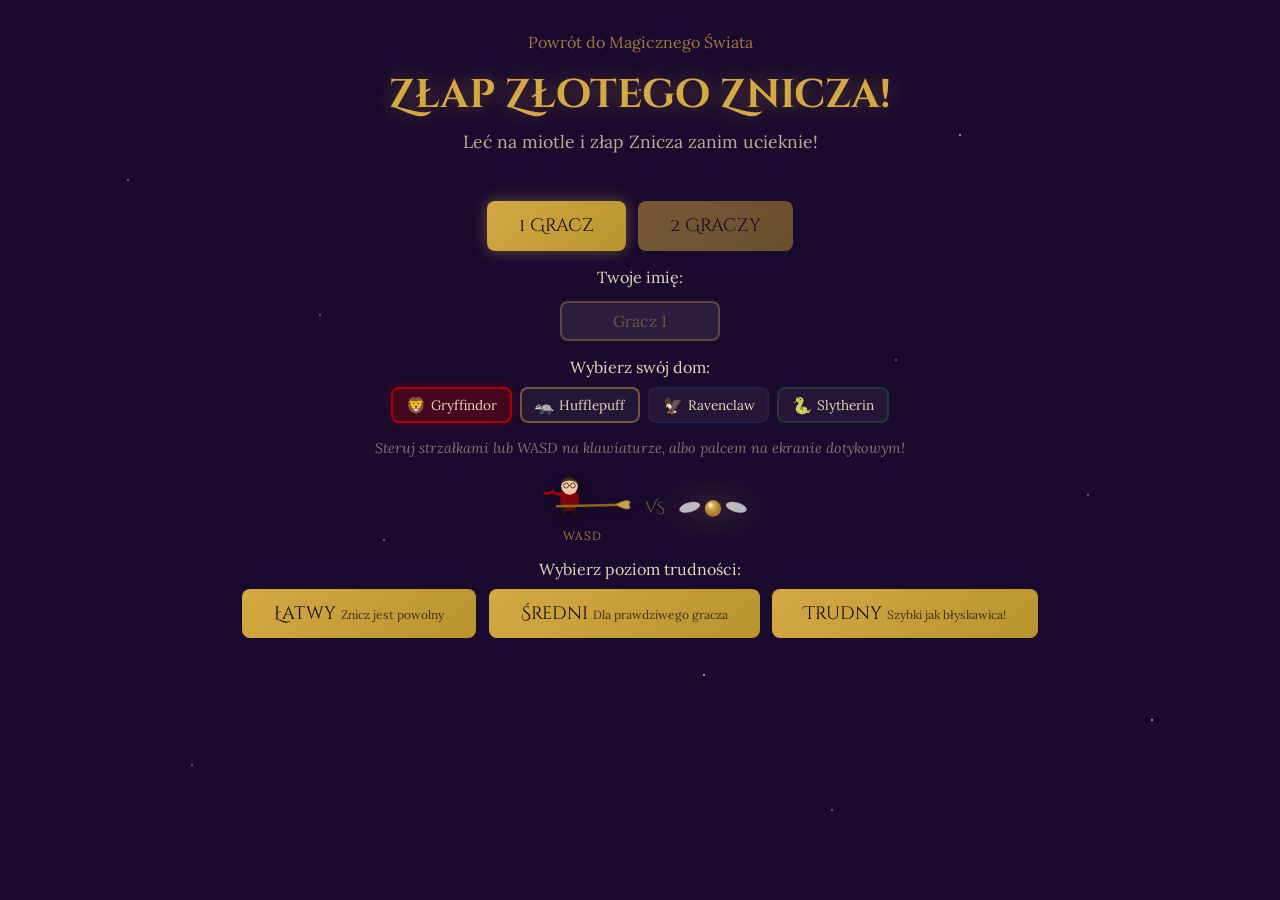
==== quidditch/index.html @ 22df4a34 "Add player name inputs to snitch game Players can enter their names before starting. Names are used " ====
<!DOCTYPE html>
<html lang="pl">
<head>
  <meta charset="UTF-8">
  <meta name="viewport" content="width=device-width, initial-scale=1.0">
  <title>Złap Złotego Znicza!</title>
  <meta http-equiv="Cache-Control" content="no-cache, no-store, must-revalidate">
  <meta http-equiv="Pragma" content="no-cache">
  <meta http-equiv="Expires" content="0">
  <link rel="stylesheet" href="../style.css">
  <link rel="stylesheet" href="quidditch.css">
</head>
<body>
  <div class="container">
    <a href="../" class="back-link">Powrót do Magicznego Świata</a>

    <div id="intro" class="screen">
      <h1>Złap Złotego Znicza!</h1>
      <p class="subtitle">Leć na miotle i złap Znicza zanim ucieknie!</p>

      <!-- Mode select -->
      <div class="mode-select">
        <div class="mode-buttons" id="mode-buttons">
          <button class="magic-btn mode-btn selected" data-mode="solo">
            1 Gracz
          </button>
          <button class="magic-btn mode-btn" data-mode="multi">
            2 Graczy
          </button>
        </div>
      </div>

      <!-- Player names -->
      <div class="name-inputs">
        <div class="name-field">
          <label for="p1-name" class="select-label" id="p1-name-label">Twoje imię:</label>
          <input type="text" id="p1-name" class="magic-input" placeholder="Gracz 1" maxlength="15">
        </div>
        <div class="name-field hidden" id="p2-name-section">
          <label for="p2-name" class="select-label">Imię gracza 2:</label>
          <input type="text" id="p2-name" class="magic-input" placeholder="Gracz 2" maxlength="15">
        </div>
      </div>

      <!-- Player 1 house select -->
      <div class="house-select">
        <p class="select-label" id="p1-house-label">Wybierz swój dom:</p>
        <div class="house-buttons" id="house-buttons-p1">
          <button class="house-btn gryffindor-btn selected" data-house="gryffindor">
            <span class="house-icon">🦁</span> Gryffindor
          </button>
          <button class="house-btn hufflepuff-btn" data-house="hufflepuff">
            <span class="house-icon">🦡</span> Hufflepuff
          </button>
          <button class="house-btn ravenclaw-btn" data-house="ravenclaw">
            <span class="house-icon">🦅</span> Ravenclaw
          </button>
          <button class="house-btn slytherin-btn" data-house="slytherin">
            <span class="house-icon">🐍</span> Slytherin
          </button>
        </div>
      </div>

      <!-- Player 2 house select (hidden in solo) -->
      <div class="house-select hidden" id="p2-house-section">
        <p class="select-label">Gracz 2 - wybierz dom:</p>
        <div class="house-buttons" id="house-buttons-p2">
          <button class="house-btn gryffindor-btn" data-house="gryffindor">
            <span class="house-icon">🦁</span> Gryffindor
          </button>
          <button class="house-btn hufflepuff-btn" data-house="hufflepuff">
            <span class="house-icon">🦡</span> Hufflepuff
          </button>
          <button class="house-btn ravenclaw-btn" data-house="ravenclaw">
            <span class="house-icon">🦅</span> Ravenclaw
          </button>
          <button class="house-btn slytherin-btn selected" data-house="slytherin">
            <span class="house-icon">🐍</span> Slytherin
          </button>
        </div>
      </div>

      <!-- Controls hint -->
      <p class="controls-hint" id="controls-hint">Steruj strzałkami lub WASD na klawiaturze, albo palcem na ekranie dotykowym!</p>

      <!-- Preview -->
      <div class="intro-preview" id="intro-preview">
        <div class="preview-player">
          <svg class="broom-preview" id="broom-preview-p1" viewBox="0 0 120 60" xmlns="http://www.w3.org/2000/svg" width="100">
            <ellipse class="preview-robe" cx="45" cy="32" rx="12" ry="14" fill="#ae0001" opacity="0.7" stroke="#1a0e08" stroke-width="1"/>
            <circle cx="45" cy="16" r="10" fill="#f0c8a0"/>
            <path d="M35 14 Q38 6 45 5 Q52 6 55 14 Q54 10 45 9 Q36 10 35 14Z" fill="#3d2b1a"/>
            <path class="preview-scarf" d="M38 24 Q30 28 25 22 Q20 26 15 24" fill="none" stroke="#ae0001" stroke-width="3" stroke-linecap="round"/>
            <circle cx="41" cy="15" r="3" fill="none" stroke="#333" stroke-width="1"/>
            <circle cx="49" cy="15" r="3" fill="none" stroke="#333" stroke-width="1"/>
            <line x1="44" y1="15" x2="46" y2="15" stroke="#333" stroke-width="1"/>
            <line x1="30" y1="40" x2="110" y2="38" stroke="#8B6914" stroke-width="3" stroke-linecap="round"/>
            <path d="M100 38 Q115 30 118 35 Q115 38 118 42 Q115 46 100 38Z" fill="#c8a050" stroke="#8B6914" stroke-width="1"/>
            <line x1="40" y1="42" x2="38" y2="50" stroke="#2c1810" stroke-width="2.5"/>
            <line x1="50" y1="42" x2="52" y2="50" stroke="#2c1810" stroke-width="2.5"/>
            <ellipse cx="36" cy="51" rx="4" ry="2" fill="#1a0e08"/>
            <ellipse cx="54" cy="51" rx="4" ry="2" fill="#1a0e08"/>
          </svg>
          <span class="preview-label" id="preview-label-p1">WASD</span>
        </div>
        <span class="vs-text">VS</span>
        <svg class="snitch-preview-svg" viewBox="0 0 120 60" xmlns="http://www.w3.org/2000/svg" width="70">
          <g class="wing left-wing">
            <ellipse cx="20" cy="28" rx="18" ry="8" fill="rgba(255,255,255,0.7)" stroke="#ccc" stroke-width="0.5" transform="rotate(-15 20 28)"/>
          </g>
          <circle cx="60" cy="30" r="14" fill="url(#snitchGold)"/>
          <circle cx="60" cy="30" r="12" fill="url(#snitchShine)"/>
          <ellipse cx="55" cy="24" rx="4" ry="3" fill="rgba(255,255,255,0.5)" transform="rotate(-20 55 24)"/>
          <g class="wing right-wing">
            <ellipse cx="100" cy="28" rx="18" ry="8" fill="rgba(255,255,255,0.7)" stroke="#ccc" stroke-width="0.5" transform="rotate(15 100 28)"/>
          </g>
          <defs>
            <radialGradient id="snitchGold" cx="40%" cy="35%">
              <stop offset="0%" stop-color="#ffe066"/>
              <stop offset="50%" stop-color="#d4a843"/>
              <stop offset="100%" stop-color="#a67c2e"/>
            </radialGradient>
            <radialGradient id="snitchShine" cx="35%" cy="30%">
              <stop offset="0%" stop-color="rgba(255,255,255,0.3)"/>
              <stop offset="100%" stop-color="transparent"/>
            </radialGradient>
          </defs>
        </svg>
        <!-- Player 2 preview (hidden in solo) -->
        <span class="vs-text hidden" id="vs2-text">VS</span>
        <div class="preview-player hidden" id="preview-p2">
          <svg class="broom-preview" id="broom-preview-p2" viewBox="0 0 120 60" xmlns="http://www.w3.org/2000/svg" width="100" style="transform: scaleX(-1)">
            <ellipse class="preview-robe" cx="45" cy="32" rx="12" ry="14" fill="#2a623d" opacity="0.7" stroke="#1a0e08" stroke-width="1"/>
            <circle cx="45" cy="16" r="10" fill="#f0c8a0"/>
            <path d="M35 14 Q38 6 45 5 Q52 6 55 14 Q54 10 45 9 Q36 10 35 14Z" fill="#8b5e3c"/>
            <path class="preview-scarf" d="M38 24 Q30 28 25 22 Q20 26 15 24" fill="none" stroke="#2a623d" stroke-width="3" stroke-linecap="round"/>
            <circle cx="41" cy="15" r="3" fill="none" stroke="#333" stroke-width="1"/>
            <circle cx="49" cy="15" r="3" fill="none" stroke="#333" stroke-width="1"/>
            <line x1="44" y1="15" x2="46" y2="15" stroke="#333" stroke-width="1"/>
            <line x1="30" y1="40" x2="110" y2="38" stroke="#8B6914" stroke-width="3" stroke-linecap="round"/>
            <path d="M100 38 Q115 30 118 35 Q115 38 118 42 Q115 46 100 38Z" fill="#c8a050" stroke="#8B6914" stroke-width="1"/>
            <line x1="40" y1="42" x2="38" y2="50" stroke="#2c1810" stroke-width="2.5"/>
            <line x1="50" y1="42" x2="52" y2="50" stroke="#2c1810" stroke-width="2.5"/>
            <ellipse cx="36" cy="51" rx="4" ry="2" fill="#1a0e08"/>
            <ellipse cx="54" cy="51" rx="4" ry="2" fill="#1a0e08"/>
          </svg>
          <span class="preview-label">Strzałki</span>
        </div>
      </div>

      <div class="difficulty-select">
        <p class="select-label">Wybierz poziom trudności:</p>
        <div class="diff-buttons">
          <button class="magic-btn diff-btn" onclick="startGame('easy')">
            Łatwy
            <span class="diff-desc">Znicz jest powolny</span>
          </button>
          <button class="magic-btn diff-btn" onclick="startGame('medium')">
            Średni
            <span class="diff-desc">Dla prawdziwego gracza</span>
          </button>
          <button class="magic-btn diff-btn" onclick="startGame('hard')">
            Trudny
            <span class="diff-desc">Szybki jak błyskawica!</span>
          </button>
        </div>
      </div>
    </div>

    <div id="game" class="screen hidden">
      <div class="game-hud">
        <div class="hud-item">
          <span class="hud-label" id="score-label">Złapane</span>
          <span class="hud-value" id="score">0</span>
        </div>
        <div class="hud-item">
          <span class="hud-label">Czas</span>
          <span class="hud-value" id="timer">30</span>
        </div>
        <div class="hud-item hidden" id="score2-hud">
          <span class="hud-label" id="score2-label">Gracz 2</span>
          <span class="hud-value" id="score2">0</span>
        </div>
      </div>
      <div class="game-field" id="field">
        <!-- Player 1 -->
        <div class="player" id="player1">
          <svg viewBox="0 0 120 60" xmlns="http://www.w3.org/2000/svg">
            <ellipse class="robe" cx="45" cy="32" rx="12" ry="14" fill="#2c1810" stroke="#1a0e08" stroke-width="1"/>
            <circle cx="45" cy="16" r="10" fill="#f0c8a0"/>
            <path d="M35 14 Q38 6 45 5 Q52 6 55 14 Q54 10 45 9 Q36 10 35 14Z" fill="#3d2b1a"/>
            <path class="scarf" d="M38 24 Q30 28 25 22 Q20 26 15 24" fill="none" stroke="#ae0001" stroke-width="3" stroke-linecap="round"/>
            <circle cx="41" cy="15" r="3" fill="none" stroke="#333" stroke-width="1"/>
            <circle cx="49" cy="15" r="3" fill="none" stroke="#333" stroke-width="1"/>
            <line x1="44" y1="15" x2="46" y2="15" stroke="#333" stroke-width="1"/>
            <line x1="30" y1="40" x2="110" y2="38" stroke="#8B6914" stroke-width="3" stroke-linecap="round"/>
            <path d="M100 38 Q115 30 118 35 Q115 38 118 42 Q115 46 100 38Z" fill="#c8a050" stroke="#8B6914" stroke-width="1"/>
            <line x1="40" y1="42" x2="38" y2="50" stroke="#2c1810" stroke-width="2.5"/>
            <line x1="50" y1="42" x2="52" y2="50" stroke="#2c1810" stroke-width="2.5"/>
            <ellipse cx="36" cy="51" rx="4" ry="2" fill="#1a0e08"/>
            <ellipse cx="54" cy="51" rx="4" ry="2" fill="#1a0e08"/>
          </svg>
        </div>

        <!-- Player 2 (hidden in solo) -->
        <div class="player hidden" id="player2">
          <svg viewBox="0 0 120 60" xmlns="http://www.w3.org/2000/svg">
            <ellipse class="robe" cx="45" cy="32" rx="12" ry="14" fill="#2c1810" stroke="#1a0e08" stroke-width="1"/>
            <circle cx="45" cy="16" r="10" fill="#f0c8a0"/>
            <path d="M35 14 Q38 6 45 5 Q52 6 55 14 Q54 10 45 9 Q36 10 35 14Z" fill="#8b5e3c"/>
            <path class="scarf" d="M38 24 Q30 28 25 22 Q20 26 15 24" fill="none" stroke="#2a623d" stroke-width="3" stroke-linecap="round"/>
            <circle cx="41" cy="15" r="3" fill="none" stroke="#333" stroke-width="1"/>
            <circle cx="49" cy="15" r="3" fill="none" stroke="#333" stroke-width="1"/>
            <line x1="44" y1="15" x2="46" y2="15" stroke="#333" stroke-width="1"/>
            <line x1="30" y1="40" x2="110" y2="38" stroke="#8B6914" stroke-width="3" stroke-linecap="round"/>
            <path d="M100 38 Q115 30 118 35 Q115 38 118 42 Q115 46 100 38Z" fill="#c8a050" stroke="#8B6914" stroke-width="1"/>
            <line x1="40" y1="42" x2="38" y2="50" stroke="#2c1810" stroke-width="2.5"/>
            <line x1="50" y1="42" x2="52" y2="50" stroke="#2c1810" stroke-width="2.5"/>
            <ellipse cx="36" cy="51" rx="4" ry="2" fill="#1a0e08"/>
            <ellipse cx="54" cy="51" rx="4" ry="2" fill="#1a0e08"/>
          </svg>
        </div>

        <!-- Snitch -->
        <div class="snitch" id="snitch">
          <svg viewBox="0 0 120 60" xmlns="http://www.w3.org/2000/svg">
            <g class="wing left-wing">
              <ellipse cx="20" cy="28" rx="18" ry="8" fill="rgba(255,255,255,0.7)" stroke="#ccc" stroke-width="0.5" transform="rotate(-15 20 28)"/>
            </g>
            <circle cx="60" cy="30" r="14" fill="url(#sg)"/>
            <circle cx="60" cy="30" r="12" fill="url(#ss)"/>
            <ellipse cx="55" cy="24" rx="4" ry="3" fill="rgba(255,255,255,0.5)" transform="rotate(-20 55 24)"/>
            <g class="wing right-wing">
              <ellipse cx="100" cy="28" rx="18" ry="8" fill="rgba(255,255,255,0.7)" stroke="#ccc" stroke-width="0.5" transform="rotate(15 100 28)"/>
            </g>
            <defs>
              <radialGradient id="sg" cx="40%" cy="35%">
                <stop offset="0%" stop-color="#ffe066"/>
                <stop offset="50%" stop-color="#d4a843"/>
                <stop offset="100%" stop-color="#a67c2e"/>
              </radialGradient>
              <radialGradient id="ss" cx="35%" cy="30%">
                <stop offset="0%" stop-color="rgba(255,255,255,0.3)"/>
                <stop offset="100%" stop-color="transparent"/>
              </radialGradient>
            </defs>
          </svg>
        </div>

        <div class="catch-effect" id="catchEffect">+1</div>
      </div>
    </div>

    <div id="result" class="screen hidden">
      <h1 id="result-title"></h1>
      <p class="result-score" id="result-score-text"></p>
      <p class="result-msg" id="result-msg"></p>
      <div class="result-actions">
        <button class="magic-btn" onclick="backToIntro()">Zagraj ponownie</button>
        <a href="../" class="magic-btn secondary">Strona główna</a>
      </div>
    </div>
  </div>

  <script src="quidditch.js"></script>
</body>
</html>
---- style.css ----
@import url('https://fonts.googleapis.com/css2?family=Cinzel+Decorative:wght@400;700&family=Lora:wght@400;700&display=swap');

:root {
  --gold: #d4a843;
  --dark-bg: #1a0a2e;
  --darker-bg: #0d0519;
  --parchment: #f5e6c8;
  --text-light: #e8d5b7;
}

* {
  margin: 0;
  padding: 0;
  box-sizing: border-box;
}

body {
  font-family: 'Lora', serif;
  background: var(--dark-bg);
  color: var(--text-light);
  min-height: 100vh;
}

/* Stars background */
body::before {
  content: '';
  position: fixed;
  top: 0;
  left: 0;
  width: 100%;
  height: 100%;
  background:
    radial-gradient(1px 1px at 10% 20%, white, transparent),
    radial-gradient(1px 1px at 30% 60%, white, transparent),
    radial-gradient(1.5px 1.5px at 50% 10%, white, transparent),
    radial-gradient(1px 1px at 70% 40%, white, transparent),
    radial-gradient(1.5px 1.5px at 90% 80%, white, transparent),
    radial-gradient(1px 1px at 15% 85%, white, transparent),
    radial-gradient(1px 1px at 45% 45%, white, transparent),
    radial-gradient(1.5px 1.5px at 75% 15%, white, transparent),
    radial-gradient(1px 1px at 85% 55%, white, transparent),
    radial-gradient(1px 1px at 25% 35%, white, transparent),
    radial-gradient(1.5px 1.5px at 55% 75%, white, transparent),
    radial-gradient(1px 1px at 65% 90%, white, transparent);
  pointer-events: none;
  z-index: 0;
  animation: twinkle 4s ease-in-out infinite alternate;
}

@keyframes twinkle {
  0% { opacity: 0.5; }
  100% { opacity: 1; }
}

.container {
  position: relative;
  z-index: 1;
  max-width: 900px;
  margin: 0 auto;
  padding: 2rem 1rem;
  text-align: center;
}

h1 {
  font-family: 'Cinzel Decorative', cursive;
  font-size: 2.5rem;
  color: var(--gold);
  text-shadow: 0 0 20px rgba(212, 168, 67, 0.4);
  margin-bottom: 0.5rem;
}

.subtitle {
  font-size: 1.1rem;
  color: var(--text-light);
  opacity: 0.8;
  margin-bottom: 3rem;
}

.app-grid {
  display: grid;
  grid-template-columns: repeat(auto-fit, minmax(250px, 1fr));
  gap: 1.5rem;
  padding: 1rem;
}

.app-card {
  background: linear-gradient(135deg, rgba(30, 15, 60, 0.9), rgba(20, 10, 40, 0.95));
  border: 2px solid var(--gold);
  border-radius: 12px;
  padding: 2rem 1.5rem;
  text-decoration: none;
  color: var(--text-light);
  transition: transform 0.3s, box-shadow 0.3s;
  display: block;
}

.app-card:hover {
  transform: translateY(-5px);
  box-shadow: 0 8px 30px rgba(212, 168, 67, 0.3);
}

.app-card .icon {
  font-size: 3rem;
  margin-bottom: 1rem;
}

.app-card h2 {
  font-family: 'Cinzel Decorative', cursive;
  color: var(--gold);
  font-size: 1.3rem;
  margin-bottom: 0.5rem;
}

.app-card p {
  font-size: 0.95rem;
  opacity: 0.8;
  line-height: 1.5;
}

.app-card.coming-soon {
  opacity: 0.5;
  border-style: dashed;
  cursor: default;
}

.app-card.coming-soon:hover {
  transform: none;
  box-shadow: none;
}

footer {
  margin-top: 3rem;
  opacity: 0.5;
  font-size: 0.85rem;
}
---- quidditch/quidditch.css ----
.back-link {
  display: inline-block;
  color: var(--gold);
  text-decoration: none;
  margin-bottom: 1rem;
  opacity: 0.7;
  transition: opacity 0.3s;
}

.back-link:hover {
  opacity: 1;
}

.screen {
  animation: fadeIn 0.5s ease-in;
}

.hidden {
  display: none !important;
}

@keyframes fadeIn {
  from { opacity: 0; transform: translateY(10px); }
  to { opacity: 1; transform: translateY(0); }
}

/* ===== Mode Select ===== */

.mode-select {
  margin-bottom: 1rem;
}

.mode-buttons {
  display: flex;
  gap: 0.8rem;
  justify-content: center;
}

.mode-btn {
  font-size: 0.95rem;
  padding: 0.5rem 1.5rem;
  opacity: 0.5;
}

.mode-btn.selected {
  opacity: 1;
  box-shadow: 0 0 15px rgba(212, 168, 67, 0.4);
}

/* ===== Intro ===== */

.intro-preview {
  display: flex;
  align-items: center;
  justify-content: center;
  gap: 0.8rem;
  margin: 1rem 0;
  flex-wrap: wrap;
}

.preview-player {
  display: flex;
  flex-direction: column;
  align-items: center;
  gap: 0.3rem;
}

.preview-label {
  font-size: 0.75rem;
  color: var(--gold);
  opacity: 0.7;
  text-transform: uppercase;
  letter-spacing: 1px;
}

.broom-preview {
  animation: broomBob 2s ease-in-out infinite;
  filter: drop-shadow(0 3px 10px rgba(0,0,0,0.4));
}

@keyframes broomBob {
  0%, 100% { transform: translateY(0) rotate(-3deg); }
  50% { transform: translateY(-8px) rotate(3deg); }
}

#broom-preview-p2 {
  animation: broomBob2 2s ease-in-out infinite;
}

@keyframes broomBob2 {
  0%, 100% { transform: scaleX(-1) translateY(0) rotate(-3deg); }
  50% { transform: scaleX(-1) translateY(-8px) rotate(3deg); }
}

.vs-text {
  font-family: 'Cinzel Decorative', cursive;
  font-size: 1rem;
  color: var(--gold);
  opacity: 0.5;
}

.snitch-preview-svg {
  animation: snitchFloat 2s ease-in-out infinite;
  filter: drop-shadow(0 0 15px rgba(212, 168, 67, 0.5));
}

@keyframes snitchFloat {
  0%, 100% { transform: translateY(0) translateX(-5px); }
  25% { transform: translateY(-10px) translateX(5px); }
  50% { transform: translateY(3px) translateX(8px); }
  75% { transform: translateY(-8px) translateX(-3px); }
}

.controls-hint {
  font-size: 0.9rem;
  opacity: 0.5;
  margin-bottom: 1rem;
  font-style: italic;
}

.wing {
  animation: flapWing 0.15s ease-in-out infinite alternate;
  transform-origin: center;
}

.left-wing { animation-name: flapLeft; }
.right-wing { animation-name: flapRight; }

@keyframes flapLeft {
  0% { transform: rotate(0deg) scaleY(1); }
  100% { transform: rotate(-8deg) scaleY(0.7); }
}

@keyframes flapRight {
  0% { transform: rotate(0deg) scaleY(1); }
  100% { transform: rotate(8deg) scaleY(0.7); }
}

/* ===== Name Inputs ===== */

.name-inputs {
  display: flex;
  gap: 1.5rem;
  justify-content: center;
  flex-wrap: wrap;
  margin-bottom: 1rem;
}

.name-field {
  display: flex;
  flex-direction: column;
  align-items: center;
  gap: 0.3rem;
}

.magic-input {
  font-family: 'Lora', serif;
  font-size: 1rem;
  padding: 0.5rem 1rem;
  background: rgba(255, 255, 255, 0.08);
  color: var(--gold);
  border: 2px solid rgba(212, 168, 67, 0.3);
  border-radius: 8px;
  text-align: center;
  width: 160px;
  outline: none;
  transition: border-color 0.3s, box-shadow 0.3s;
}

.magic-input::placeholder {
  color: rgba(212, 168, 67, 0.4);
}

.magic-input:focus {
  border-color: var(--gold);
  box-shadow: 0 0 12px rgba(212, 168, 67, 0.2);
}

/* ===== House Select ===== */

.house-select {
  margin-bottom: 1rem;
}

.select-label {
  font-size: 1rem;
  margin-bottom: 0.6rem;
  color: var(--text-light);
}

.house-buttons {
  display: flex;
  gap: 0.5rem;
  justify-content: center;
  flex-wrap: wrap;
}

.house-btn {
  font-family: 'Lora', serif;
  font-size: 0.85rem;
  padding: 0.4rem 0.8rem;
  background: rgba(255, 255, 255, 0.05);
  color: var(--text-light);
  border: 2px solid rgba(255, 255, 255, 0.15);
  border-radius: 8px;
  cursor: pointer;
  transition: all 0.2s;
  display: flex;
  align-items: center;
  gap: 0.3rem;
  -webkit-tap-highlight-color: transparent;
}

.house-btn:hover { transform: scale(1.05); }
.house-icon { font-size: 1rem; }

.gryffindor-btn { border-color: rgba(174, 0, 1, 0.4); }
.hufflepuff-btn { border-color: rgba(236, 185, 57, 0.4); }
.ravenclaw-btn { border-color: rgba(34, 47, 91, 0.4); }
.slytherin-btn { border-color: rgba(42, 98, 61, 0.4); }

.gryffindor-btn.selected { background: rgba(174, 0, 1, 0.3); border-color: #ae0001; box-shadow: 0 0 12px rgba(174, 0, 1, 0.3); }
.hufflepuff-btn.selected { background: rgba(236, 185, 57, 0.3); border-color: #ecb939; box-shadow: 0 0 12px rgba(236, 185, 57, 0.3); }
.ravenclaw-btn.selected { background: rgba(34, 47, 91, 0.3); border-color: #222f5b; box-shadow: 0 0 12px rgba(34, 47, 91, 0.3); }
.slytherin-btn.selected { background: rgba(42, 98, 61, 0.3); border-color: #2a623d; box-shadow: 0 0 12px rgba(42, 98, 61, 0.3); }

.difficulty-select { margin-top: 0.5rem; }

.diff-buttons {
  display: flex;
  gap: 0.8rem;
  justify-content: center;
  flex-wrap: wrap;
}

.diff-btn {
  display: flex;
  flex-direction: column;
  align-items: center;
  gap: 0.3rem;
  min-width: 130px;
}

.diff-desc {
  font-family: 'Lora', serif;
  font-size: 0.75rem;
  opacity: 0.7;
}

/* ===== Buttons ===== */

.magic-btn {
  font-family: 'Cinzel Decorative', cursive;
  font-size: 1.1rem;
  padding: 0.8rem 2rem;
  background: linear-gradient(135deg, var(--gold), #b8942e);
  color: var(--darker-bg);
  border: none;
  border-radius: 8px;
  cursor: pointer;
  transition: transform 0.2s, box-shadow 0.2s;
  text-decoration: none;
  display: inline-block;
}

.magic-btn:hover {
  transform: scale(1.05);
  box-shadow: 0 4px 20px rgba(212, 168, 67, 0.5);
}

.magic-btn.secondary {
  background: transparent;
  color: var(--gold);
  border: 2px solid var(--gold);
}

/* ===== Game HUD ===== */

.game-hud {
  display: flex;
  justify-content: center;
  gap: 2rem;
  margin-bottom: 0.8rem;
  flex-wrap: wrap;
}

.hud-item {
  display: flex;
  flex-direction: column;
  align-items: center;
}

.hud-label {
  font-size: 0.75rem;
  text-transform: uppercase;
  letter-spacing: 1px;
  opacity: 0.6;
}

.hud-value {
  font-family: 'Cinzel Decorative', cursive;
  font-size: 1.8rem;
  color: var(--gold);
  text-shadow: 0 0 10px rgba(212, 168, 67, 0.4);
}

#timer.warning {
  color: #e74c3c;
  text-shadow: 0 0 10px rgba(231, 76, 60, 0.5);
  animation: pulse 0.5s ease-in-out infinite alternate;
}

@keyframes pulse {
  from { transform: scale(1); }
  to { transform: scale(1.15); }
}

/* ===== Game Field ===== */

.game-field {
  position: relative;
  width: 100%;
  height: 60vh;
  max-height: 500px;
  min-height: 300px;
  background:
    radial-gradient(ellipse at 50% 0%, rgba(100, 160, 220, 0.15) 0%, transparent 60%),
    linear-gradient(180deg, #3a5a3a 0%, #2d4a2d 30%, #264026 60%, #1e3520 100%);
  border: 2px solid rgba(212, 168, 67, 0.3);
  border-radius: 16px;
  overflow: hidden;
  cursor: none;
  user-select: none;
  -webkit-user-select: none;
  touch-action: none;
}

/* Quidditch pitch lines */
.game-field::before {
  content: '';
  position: absolute;
  inset: 0;
  background:
    radial-gradient(circle at 50% 50%, rgba(255,255,255,0.04) 0%, transparent 35%),
    linear-gradient(90deg, transparent 49.5%, rgba(255,255,255,0.06) 49.5%, rgba(255,255,255,0.06) 50.5%, transparent 50.5%);
  pointer-events: none;
}

/* ===== Player on broom ===== */

.player {
  position: absolute;
  width: 80px;
  height: 40px;
  z-index: 10;
  filter: drop-shadow(0 3px 8px rgba(0,0,0,0.5));
  pointer-events: none;
}

.player svg {
  width: 100%;
  height: 100%;
}

.player.facing-left {
  transform: scaleX(-1);
}

.scarf {
  animation: scarfBlow 0.4s ease-in-out infinite alternate;
}

@keyframes scarfBlow {
  0% { d: path("M38 24 Q30 28 25 22 Q20 26 15 24"); }
  100% { d: path("M38 24 Q30 22 25 26 Q20 22 15 26"); }
}

/* ===== Snitch ===== */

.snitch {
  position: absolute;
  width: 55px;
  height: 28px;
  z-index: 5;
  filter: drop-shadow(0 0 12px rgba(212, 168, 67, 0.6));
  pointer-events: none;
}

.snitch svg {
  width: 100%;
  height: 100%;
}

.snitch.caught {
  animation: caughtFlash 0.4s ease-out forwards;
}

@keyframes caughtFlash {
  0% { filter: drop-shadow(0 0 30px rgba(255, 230, 100, 1)) brightness(2); transform: scale(1.5); }
  100% { filter: drop-shadow(0 0 0px transparent) brightness(1); transform: scale(0); opacity: 0; }
}

.snitch::after {
  content: '';
  position: absolute;
  top: 50%;
  left: 50%;
  width: 6px;
  height: 6px;
  background: var(--gold);
  border-radius: 50%;
  transform: translate(-50%, -50%);
  box-shadow:
    0 0 8px var(--gold),
    -8px 4px 5px rgba(212, 168, 67, 0.3),
    -16px 2px 4px rgba(212, 168, 67, 0.2);
  pointer-events: none;
  opacity: 0.5;
}

/* ===== Catch Effect ===== */

.catch-effect {
  position: absolute;
  font-family: 'Cinzel Decorative', cursive;
  font-size: 2rem;
  color: var(--gold);
  text-shadow: 0 0 15px rgba(212, 168, 67, 0.8);
  pointer-events: none;
  opacity: 0;
  z-index: 20;
}

.catch-effect.show {
  animation: catchPop 0.8s ease-out forwards;
}

@keyframes catchPop {
  0% { opacity: 1; transform: translateY(0) scale(0.5); }
  50% { opacity: 1; transform: translateY(-30px) scale(1.2); }
  100% { opacity: 0; transform: translateY(-60px) scale(0.8); }
}

.spark {
  position: absolute;
  width: 4px;
  height: 4px;
  background: var(--gold);
  border-radius: 50%;
  pointer-events: none;
  z-index: 15;
}

.spark.animate {
  animation: sparkBurst 0.5s ease-out forwards;
}

@keyframes sparkBurst {
  0% { opacity: 1; transform: translate(0, 0) scale(1); }
  100% { opacity: 0; transform: translate(var(--dx), var(--dy)) scale(0); }
}

/* ===== Result ===== */

.result-score {
  font-family: 'Cinzel Decorative', cursive;
  font-size: 1.4rem;
  color: var(--gold);
  margin-bottom: 0.5rem;
  line-height: 1.6;
}

.result-msg {
  font-size: 1.05rem;
  line-height: 1.6;
  opacity: 0.85;
  max-width: 400px;
  margin: 0 auto 2rem;
}

.result-actions {
  display: flex;
  gap: 1rem;
  justify-content: center;
  flex-wrap: wrap;
}

/* ===== Responsive ===== */

@media (max-width: 1024px) and (min-width: 601px) {
  .player {
    width: 60px;
    height: 30px;
  }

  .snitch {
    width: 42px;
    height: 21px;
  }

  .game-field {
    height: 55vh;
  }
}

@media (max-width: 600px) {
  .game-field {
    height: 55vh;
    min-height: 280px;
    border-radius: 12px;
  }

  .game-hud {
    gap: 1.2rem;
  }

  .hud-value {
    font-size: 1.4rem;
  }

  .player {
    width: 55px;
    height: 28px;
  }

  .snitch {
    width: 40px;
    height: 20px;
  }

  .diff-btn {
    min-width: 100px;
    padding: 0.5rem 0.8rem;
    font-size: 0.9rem;
  }

  .intro-preview {
    gap: 0.4rem;
  }

  .broom-preview {
    width: 75px;
  }
}
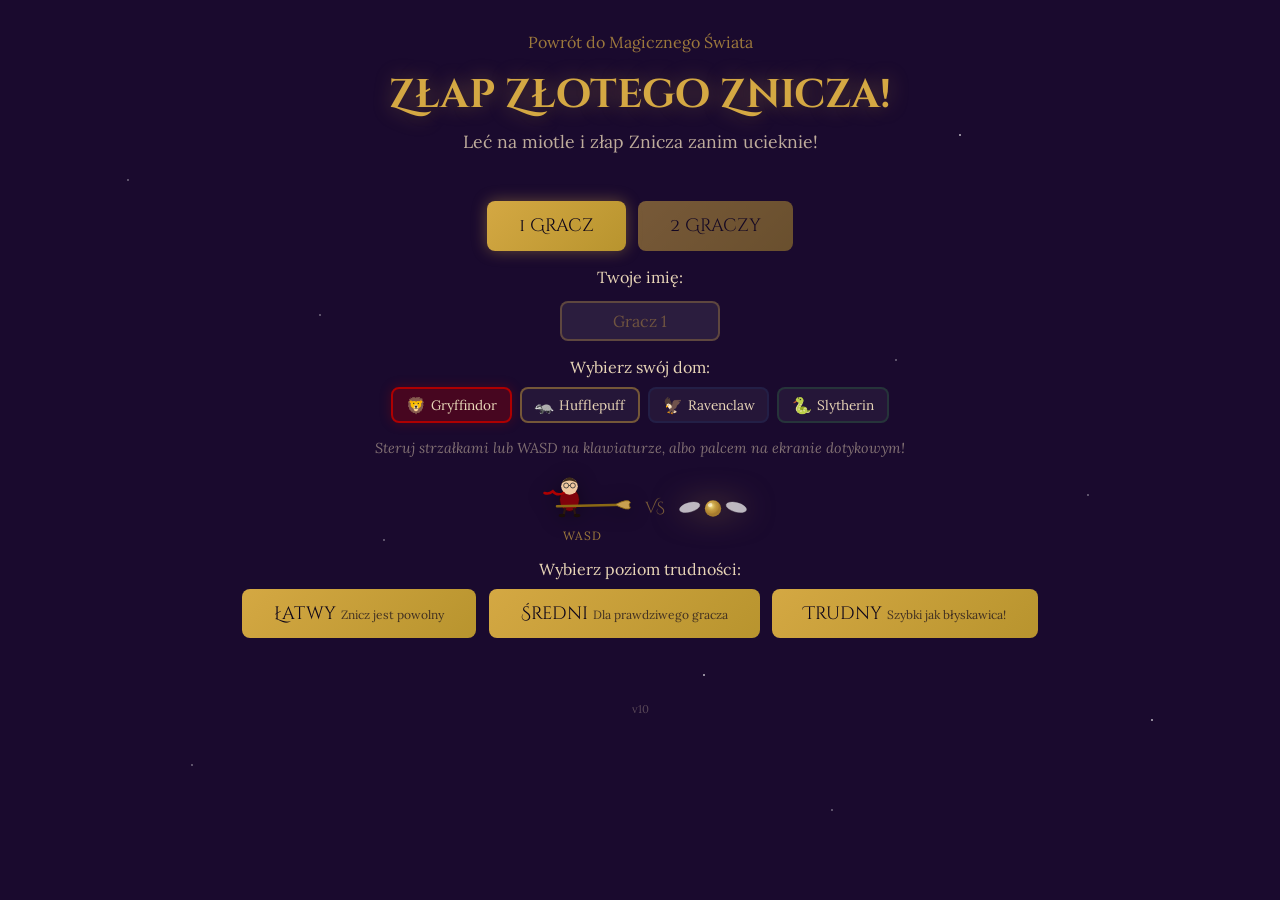
==== commit 5ce35279: "Add version display to all pages Single version.js sets the version string on all pages. Shows in fo" ====
--- a/quidditch/index.html
+++ b/quidditch/index.html
@@ -8,7 +8,7 @@
   <meta http-equiv="Pragma" content="no-cache">
   <meta http-equiv="Expires" content="0">
   <link rel="stylesheet" href="../style.css">
-  <link rel="stylesheet" href="quidditch.css">
+  <link rel="stylesheet" href="quidditch.css?v=4">
 </head>
 <body>
   <div class="container">
@@ -144,7 +144,7 @@
             <ellipse cx="36" cy="51" rx="4" ry="2" fill="#1a0e08"/>
             <ellipse cx="54" cy="51" rx="4" ry="2" fill="#1a0e08"/>
           </svg>
-          <span class="preview-label">Strzałki</span>
+          <span class="preview-label" id="preview-label-p2">Strzałki</span>
         </div>
       </div>
 
@@ -248,6 +248,23 @@
         </div>
 
         <div class="catch-effect" id="catchEffect">+1</div>
+
+      </div>
+
+      <!-- Joysticki sterowania -->
+      <div class="joysticks hidden" id="joysticks">
+        <div class="joystick-wrapper" id="joy-wrapper-p1">
+          <span class="joy-label" id="joy-label-p1">Gracz 1</span>
+          <div class="joystick" id="joystick1">
+            <div class="joystick-knob" id="knob1"></div>
+          </div>
+        </div>
+        <div class="joystick-wrapper hidden" id="joy-wrapper-p2">
+          <span class="joy-label" id="joy-label-p2">Gracz 2</span>
+          <div class="joystick" id="joystick2">
+            <div class="joystick-knob" id="knob2"></div>
+          </div>
+        </div>
       </div>
     </div>
 
@@ -262,6 +279,8 @@
     </div>
   </div>
 
-  <script src="quidditch.js"></script>
+  <footer class="app-footer"><span id="app-version"></span></footer>
+  <script src="quidditch.js?v=5"></script>
+  <script src="../version.js"></script>
 </body>
 </html>
--- a/style.css
+++ b/style.css
@@ -133,3 +133,17 @@
   opacity: 0.5;
   font-size: 0.85rem;
 }
+
+.version {
+  font-size: 0.7rem;
+  opacity: 0.5;
+  margin-top: 0.3rem;
+}
+
+.app-footer {
+  text-align: center;
+  margin-top: 2rem;
+  padding-bottom: 1rem;
+  font-size: 0.7rem;
+  opacity: 0.3;
+}
--- a/quidditch/quidditch.css
+++ b/quidditch/quidditch.css
@@ -329,7 +329,6 @@
   border: 2px solid rgba(212, 168, 67, 0.3);
   border-radius: 16px;
   overflow: hidden;
-  cursor: none;
   user-select: none;
   -webkit-user-select: none;
   touch-action: none;
@@ -485,6 +484,63 @@
   flex-wrap: wrap;
 }
 
+/* ===== Touch Joysticks (Multi Mobile) ===== */
+
+.joysticks {
+  display: flex;
+  justify-content: space-around;
+  align-items: center;
+  padding: 0.8rem 0.5rem;
+  gap: 1rem;
+}
+
+.joystick-wrapper {
+  display: flex;
+  flex-direction: column;
+  align-items: center;
+  gap: 0.3rem;
+}
+
+.joy-label {
+  font-family: 'Cinzel Decorative', cursive;
+  font-size: 0.7rem;
+  color: var(--gold);
+  opacity: 0.6;
+  text-transform: uppercase;
+  letter-spacing: 1px;
+}
+
+.joystick {
+  position: relative;
+  width: 110px;
+  height: 110px;
+  border-radius: 50%;
+  background: rgba(255, 255, 255, 0.05);
+  border: 2px solid rgba(212, 168, 67, 0.3);
+  touch-action: none;
+  user-select: none;
+  -webkit-user-select: none;
+  cursor: pointer;
+}
+
+.joystick-knob {
+  position: absolute;
+  top: 50%;
+  left: 50%;
+  width: 44px;
+  height: 44px;
+  border-radius: 50%;
+  background: rgba(212, 168, 67, 0.6);
+  transform: translate(-50%, -50%);
+  pointer-events: none;
+  box-shadow: 0 0 10px rgba(212, 168, 67, 0.3);
+}
+
+.game-field.with-joysticks {
+  height: 40vh;
+  min-height: 200px;
+}
+
 /* ===== Responsive ===== */
 
 @media (max-width: 1024px) and (min-width: 601px) {
@@ -510,6 +566,16 @@
     border-radius: 12px;
   }
 
+  .joystick {
+    width: 100px;
+    height: 100px;
+  }
+
+  .joystick-knob {
+    width: 40px;
+    height: 40px;
+  }
+
   .game-hud {
     gap: 1.2rem;
   }
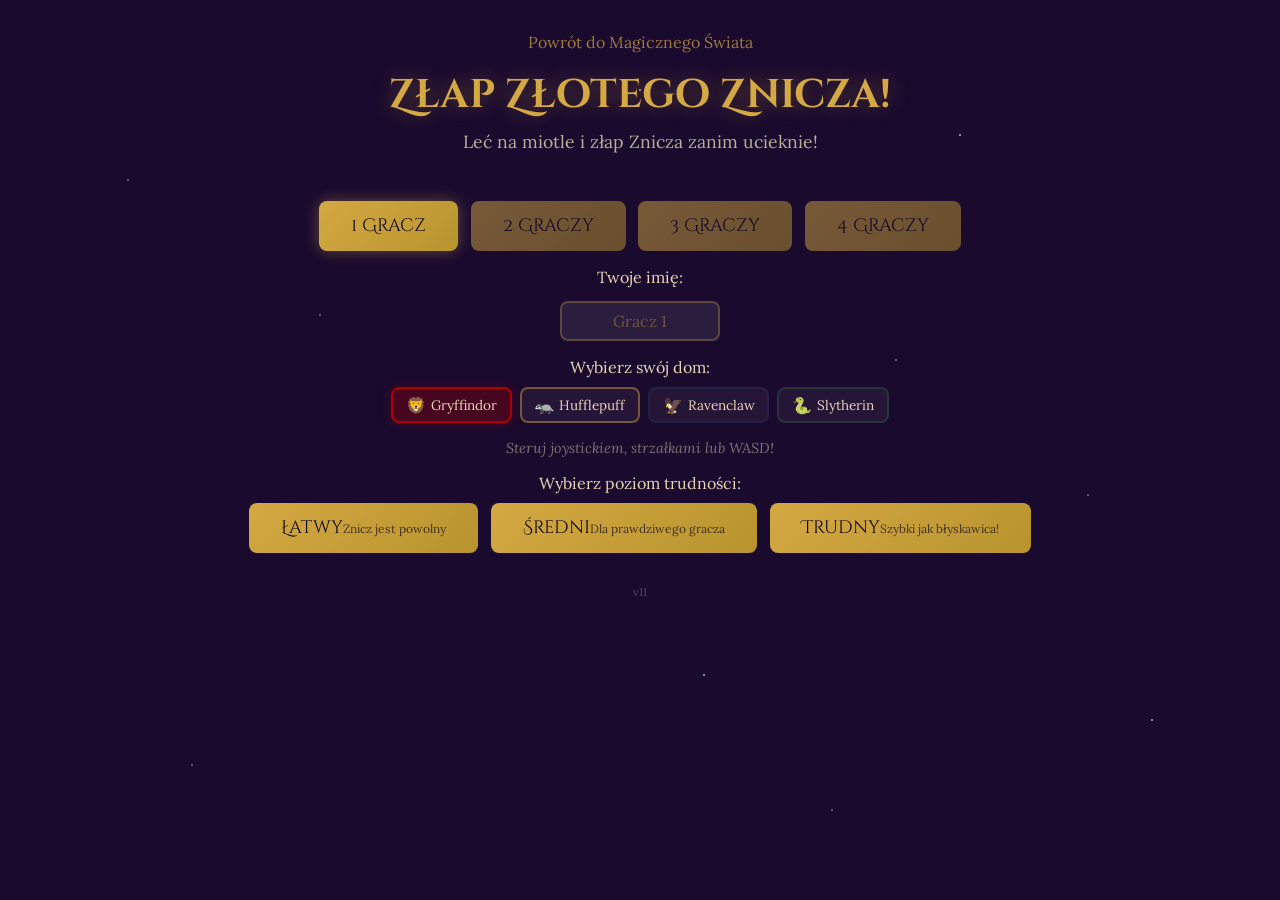
==== commit ee8c9df3: "Add 1-4 player support, fix caching and version centering Major refactor of snitch game: - Support 1" ====
--- a/quidditch/index.html
+++ b/quidditch/index.html
@@ -7,8 +7,8 @@
   <meta http-equiv="Cache-Control" content="no-cache, no-store, must-revalidate">
   <meta http-equiv="Pragma" content="no-cache">
   <meta http-equiv="Expires" content="0">
-  <link rel="stylesheet" href="../style.css">
-  <link rel="stylesheet" href="quidditch.css?v=4">
+  <link rel="stylesheet" href="../style.css?v=11">
+  <link rel="stylesheet" href="quidditch.css?v=11">
 </head>
 <body>
   <div class="container">
@@ -21,12 +21,10 @@
       <!-- Mode select -->
       <div class="mode-select">
         <div class="mode-buttons" id="mode-buttons">
-          <button class="magic-btn mode-btn selected" data-mode="solo">
-            1 Gracz
-          </button>
-          <button class="magic-btn mode-btn" data-mode="multi">
-            2 Graczy
-          </button>
+          <button class="magic-btn mode-btn selected" data-count="1">1 Gracz</button>
+          <button class="magic-btn mode-btn" data-count="2">2 Graczy</button>
+          <button class="magic-btn mode-btn" data-count="3">3 Graczy</button>
+          <button class="magic-btn mode-btn" data-count="4">4 Graczy</button>
         </div>
       </div>
 
@@ -37,158 +35,84 @@
           <input type="text" id="p1-name" class="magic-input" placeholder="Gracz 1" maxlength="15">
         </div>
         <div class="name-field hidden" id="p2-name-section">
-          <label for="p2-name" class="select-label">Imię gracza 2:</label>
+          <label for="p2-name" class="select-label">Gracz 2:</label>
           <input type="text" id="p2-name" class="magic-input" placeholder="Gracz 2" maxlength="15">
         </div>
-      </div>
-
-      <!-- Player 1 house select -->
+        <div class="name-field hidden" id="p3-name-section">
+          <label for="p3-name" class="select-label">Gracz 3:</label>
+          <input type="text" id="p3-name" class="magic-input" placeholder="Gracz 3" maxlength="15">
+        </div>
+        <div class="name-field hidden" id="p4-name-section">
+          <label for="p4-name" class="select-label">Gracz 4:</label>
+          <input type="text" id="p4-name" class="magic-input" placeholder="Gracz 4" maxlength="15">
+        </div>
+      </div>
+
+      <!-- House selects -->
       <div class="house-select">
         <p class="select-label" id="p1-house-label">Wybierz swój dom:</p>
         <div class="house-buttons" id="house-buttons-p1">
-          <button class="house-btn gryffindor-btn selected" data-house="gryffindor">
-            <span class="house-icon">🦁</span> Gryffindor
-          </button>
-          <button class="house-btn hufflepuff-btn" data-house="hufflepuff">
-            <span class="house-icon">🦡</span> Hufflepuff
-          </button>
-          <button class="house-btn ravenclaw-btn" data-house="ravenclaw">
-            <span class="house-icon">🦅</span> Ravenclaw
-          </button>
-          <button class="house-btn slytherin-btn" data-house="slytherin">
-            <span class="house-icon">🐍</span> Slytherin
-          </button>
-        </div>
-      </div>
-
-      <!-- Player 2 house select (hidden in solo) -->
+          <button class="house-btn gryffindor-btn selected" data-house="gryffindor"><span class="house-icon">🦁</span> Gryffindor</button>
+          <button class="house-btn hufflepuff-btn" data-house="hufflepuff"><span class="house-icon">🦡</span> Hufflepuff</button>
+          <button class="house-btn ravenclaw-btn" data-house="ravenclaw"><span class="house-icon">🦅</span> Ravenclaw</button>
+          <button class="house-btn slytherin-btn" data-house="slytherin"><span class="house-icon">🐍</span> Slytherin</button>
+        </div>
+      </div>
       <div class="house-select hidden" id="p2-house-section">
-        <p class="select-label">Gracz 2 - wybierz dom:</p>
+        <p class="select-label">Gracz 2 - dom:</p>
         <div class="house-buttons" id="house-buttons-p2">
-          <button class="house-btn gryffindor-btn" data-house="gryffindor">
-            <span class="house-icon">🦁</span> Gryffindor
-          </button>
-          <button class="house-btn hufflepuff-btn" data-house="hufflepuff">
-            <span class="house-icon">🦡</span> Hufflepuff
-          </button>
-          <button class="house-btn ravenclaw-btn" data-house="ravenclaw">
-            <span class="house-icon">🦅</span> Ravenclaw
-          </button>
-          <button class="house-btn slytherin-btn selected" data-house="slytherin">
-            <span class="house-icon">🐍</span> Slytherin
-          </button>
-        </div>
-      </div>
-
-      <!-- Controls hint -->
-      <p class="controls-hint" id="controls-hint">Steruj strzałkami lub WASD na klawiaturze, albo palcem na ekranie dotykowym!</p>
-
-      <!-- Preview -->
-      <div class="intro-preview" id="intro-preview">
-        <div class="preview-player">
-          <svg class="broom-preview" id="broom-preview-p1" viewBox="0 0 120 60" xmlns="http://www.w3.org/2000/svg" width="100">
-            <ellipse class="preview-robe" cx="45" cy="32" rx="12" ry="14" fill="#ae0001" opacity="0.7" stroke="#1a0e08" stroke-width="1"/>
-            <circle cx="45" cy="16" r="10" fill="#f0c8a0"/>
-            <path d="M35 14 Q38 6 45 5 Q52 6 55 14 Q54 10 45 9 Q36 10 35 14Z" fill="#3d2b1a"/>
-            <path class="preview-scarf" d="M38 24 Q30 28 25 22 Q20 26 15 24" fill="none" stroke="#ae0001" stroke-width="3" stroke-linecap="round"/>
-            <circle cx="41" cy="15" r="3" fill="none" stroke="#333" stroke-width="1"/>
-            <circle cx="49" cy="15" r="3" fill="none" stroke="#333" stroke-width="1"/>
-            <line x1="44" y1="15" x2="46" y2="15" stroke="#333" stroke-width="1"/>
-            <line x1="30" y1="40" x2="110" y2="38" stroke="#8B6914" stroke-width="3" stroke-linecap="round"/>
-            <path d="M100 38 Q115 30 118 35 Q115 38 118 42 Q115 46 100 38Z" fill="#c8a050" stroke="#8B6914" stroke-width="1"/>
-            <line x1="40" y1="42" x2="38" y2="50" stroke="#2c1810" stroke-width="2.5"/>
-            <line x1="50" y1="42" x2="52" y2="50" stroke="#2c1810" stroke-width="2.5"/>
-            <ellipse cx="36" cy="51" rx="4" ry="2" fill="#1a0e08"/>
-            <ellipse cx="54" cy="51" rx="4" ry="2" fill="#1a0e08"/>
-          </svg>
-          <span class="preview-label" id="preview-label-p1">WASD</span>
-        </div>
-        <span class="vs-text">VS</span>
-        <svg class="snitch-preview-svg" viewBox="0 0 120 60" xmlns="http://www.w3.org/2000/svg" width="70">
-          <g class="wing left-wing">
-            <ellipse cx="20" cy="28" rx="18" ry="8" fill="rgba(255,255,255,0.7)" stroke="#ccc" stroke-width="0.5" transform="rotate(-15 20 28)"/>
-          </g>
-          <circle cx="60" cy="30" r="14" fill="url(#snitchGold)"/>
-          <circle cx="60" cy="30" r="12" fill="url(#snitchShine)"/>
-          <ellipse cx="55" cy="24" rx="4" ry="3" fill="rgba(255,255,255,0.5)" transform="rotate(-20 55 24)"/>
-          <g class="wing right-wing">
-            <ellipse cx="100" cy="28" rx="18" ry="8" fill="rgba(255,255,255,0.7)" stroke="#ccc" stroke-width="0.5" transform="rotate(15 100 28)"/>
-          </g>
-          <defs>
-            <radialGradient id="snitchGold" cx="40%" cy="35%">
-              <stop offset="0%" stop-color="#ffe066"/>
-              <stop offset="50%" stop-color="#d4a843"/>
-              <stop offset="100%" stop-color="#a67c2e"/>
-            </radialGradient>
-            <radialGradient id="snitchShine" cx="35%" cy="30%">
-              <stop offset="0%" stop-color="rgba(255,255,255,0.3)"/>
-              <stop offset="100%" stop-color="transparent"/>
-            </radialGradient>
-          </defs>
-        </svg>
-        <!-- Player 2 preview (hidden in solo) -->
-        <span class="vs-text hidden" id="vs2-text">VS</span>
-        <div class="preview-player hidden" id="preview-p2">
-          <svg class="broom-preview" id="broom-preview-p2" viewBox="0 0 120 60" xmlns="http://www.w3.org/2000/svg" width="100" style="transform: scaleX(-1)">
-            <ellipse class="preview-robe" cx="45" cy="32" rx="12" ry="14" fill="#2a623d" opacity="0.7" stroke="#1a0e08" stroke-width="1"/>
-            <circle cx="45" cy="16" r="10" fill="#f0c8a0"/>
-            <path d="M35 14 Q38 6 45 5 Q52 6 55 14 Q54 10 45 9 Q36 10 35 14Z" fill="#8b5e3c"/>
-            <path class="preview-scarf" d="M38 24 Q30 28 25 22 Q20 26 15 24" fill="none" stroke="#2a623d" stroke-width="3" stroke-linecap="round"/>
-            <circle cx="41" cy="15" r="3" fill="none" stroke="#333" stroke-width="1"/>
-            <circle cx="49" cy="15" r="3" fill="none" stroke="#333" stroke-width="1"/>
-            <line x1="44" y1="15" x2="46" y2="15" stroke="#333" stroke-width="1"/>
-            <line x1="30" y1="40" x2="110" y2="38" stroke="#8B6914" stroke-width="3" stroke-linecap="round"/>
-            <path d="M100 38 Q115 30 118 35 Q115 38 118 42 Q115 46 100 38Z" fill="#c8a050" stroke="#8B6914" stroke-width="1"/>
-            <line x1="40" y1="42" x2="38" y2="50" stroke="#2c1810" stroke-width="2.5"/>
-            <line x1="50" y1="42" x2="52" y2="50" stroke="#2c1810" stroke-width="2.5"/>
-            <ellipse cx="36" cy="51" rx="4" ry="2" fill="#1a0e08"/>
-            <ellipse cx="54" cy="51" rx="4" ry="2" fill="#1a0e08"/>
-          </svg>
-          <span class="preview-label" id="preview-label-p2">Strzałki</span>
-        </div>
-      </div>
+          <button class="house-btn gryffindor-btn" data-house="gryffindor"><span class="house-icon">🦁</span> Gryffindor</button>
+          <button class="house-btn hufflepuff-btn" data-house="hufflepuff"><span class="house-icon">🦡</span> Hufflepuff</button>
+          <button class="house-btn ravenclaw-btn" data-house="ravenclaw"><span class="house-icon">🦅</span> Ravenclaw</button>
+          <button class="house-btn slytherin-btn selected" data-house="slytherin"><span class="house-icon">🐍</span> Slytherin</button>
+        </div>
+      </div>
+      <div class="house-select hidden" id="p3-house-section">
+        <p class="select-label">Gracz 3 - dom:</p>
+        <div class="house-buttons" id="house-buttons-p3">
+          <button class="house-btn gryffindor-btn" data-house="gryffindor"><span class="house-icon">🦁</span> Gryffindor</button>
+          <button class="house-btn hufflepuff-btn" data-house="hufflepuff"><span class="house-icon">🦡</span> Hufflepuff</button>
+          <button class="house-btn ravenclaw-btn selected" data-house="ravenclaw"><span class="house-icon">🦅</span> Ravenclaw</button>
+          <button class="house-btn slytherin-btn" data-house="slytherin"><span class="house-icon">🐍</span> Slytherin</button>
+        </div>
+      </div>
+      <div class="house-select hidden" id="p4-house-section">
+        <p class="select-label">Gracz 4 - dom:</p>
+        <div class="house-buttons" id="house-buttons-p4">
+          <button class="house-btn gryffindor-btn" data-house="gryffindor"><span class="house-icon">🦁</span> Gryffindor</button>
+          <button class="house-btn hufflepuff-btn selected" data-house="hufflepuff"><span class="house-icon">🦡</span> Hufflepuff</button>
+          <button class="house-btn ravenclaw-btn" data-house="ravenclaw"><span class="house-icon">🦅</span> Ravenclaw</button>
+          <button class="house-btn slytherin-btn" data-house="slytherin"><span class="house-icon">🐍</span> Slytherin</button>
+        </div>
+      </div>
+
+      <p class="controls-hint" id="controls-hint">Steruj joystickiem, strzałkami lub WASD!</p>
 
       <div class="difficulty-select">
         <p class="select-label">Wybierz poziom trudności:</p>
         <div class="diff-buttons">
-          <button class="magic-btn diff-btn" onclick="startGame('easy')">
-            Łatwy
-            <span class="diff-desc">Znicz jest powolny</span>
-          </button>
-          <button class="magic-btn diff-btn" onclick="startGame('medium')">
-            Średni
-            <span class="diff-desc">Dla prawdziwego gracza</span>
-          </button>
-          <button class="magic-btn diff-btn" onclick="startGame('hard')">
-            Trudny
-            <span class="diff-desc">Szybki jak błyskawica!</span>
-          </button>
+          <button class="magic-btn diff-btn" onclick="startGame('easy')">Łatwy<span class="diff-desc">Znicz jest powolny</span></button>
+          <button class="magic-btn diff-btn" onclick="startGame('medium')">Średni<span class="diff-desc">Dla prawdziwego gracza</span></button>
+          <button class="magic-btn diff-btn" onclick="startGame('hard')">Trudny<span class="diff-desc">Szybki jak błyskawica!</span></button>
         </div>
       </div>
     </div>
 
     <div id="game" class="screen hidden">
       <div class="game-hud">
-        <div class="hud-item">
-          <span class="hud-label" id="score-label">Złapane</span>
-          <span class="hud-value" id="score">0</span>
-        </div>
+        <div id="scores-hud" class="scores-hud"></div>
         <div class="hud-item">
           <span class="hud-label">Czas</span>
           <span class="hud-value" id="timer">30</span>
         </div>
-        <div class="hud-item hidden" id="score2-hud">
-          <span class="hud-label" id="score2-label">Gracz 2</span>
-          <span class="hud-value" id="score2">0</span>
-        </div>
       </div>
       <div class="game-field" id="field">
-        <!-- Player 1 -->
+        <!-- Players 1-4 (same SVG, colors set by JS) -->
         <div class="player" id="player1">
           <svg viewBox="0 0 120 60" xmlns="http://www.w3.org/2000/svg">
             <ellipse class="robe" cx="45" cy="32" rx="12" ry="14" fill="#2c1810" stroke="#1a0e08" stroke-width="1"/>
             <circle cx="45" cy="16" r="10" fill="#f0c8a0"/>
-            <path d="M35 14 Q38 6 45 5 Q52 6 55 14 Q54 10 45 9 Q36 10 35 14Z" fill="#3d2b1a"/>
+            <path class="hair" d="M35 14 Q38 6 45 5 Q52 6 55 14 Q54 10 45 9 Q36 10 35 14Z" fill="#3d2b1a"/>
             <path class="scarf" d="M38 24 Q30 28 25 22 Q20 26 15 24" fill="none" stroke="#ae0001" stroke-width="3" stroke-linecap="round"/>
             <circle cx="41" cy="15" r="3" fill="none" stroke="#333" stroke-width="1"/>
             <circle cx="49" cy="15" r="3" fill="none" stroke="#333" stroke-width="1"/>
@@ -201,14 +125,46 @@
             <ellipse cx="54" cy="51" rx="4" ry="2" fill="#1a0e08"/>
           </svg>
         </div>
-
-        <!-- Player 2 (hidden in solo) -->
         <div class="player hidden" id="player2">
           <svg viewBox="0 0 120 60" xmlns="http://www.w3.org/2000/svg">
             <ellipse class="robe" cx="45" cy="32" rx="12" ry="14" fill="#2c1810" stroke="#1a0e08" stroke-width="1"/>
             <circle cx="45" cy="16" r="10" fill="#f0c8a0"/>
-            <path d="M35 14 Q38 6 45 5 Q52 6 55 14 Q54 10 45 9 Q36 10 35 14Z" fill="#8b5e3c"/>
+            <path class="hair" d="M35 14 Q38 6 45 5 Q52 6 55 14 Q54 10 45 9 Q36 10 35 14Z" fill="#8b5e3c"/>
             <path class="scarf" d="M38 24 Q30 28 25 22 Q20 26 15 24" fill="none" stroke="#2a623d" stroke-width="3" stroke-linecap="round"/>
+            <circle cx="41" cy="15" r="3" fill="none" stroke="#333" stroke-width="1"/>
+            <circle cx="49" cy="15" r="3" fill="none" stroke="#333" stroke-width="1"/>
+            <line x1="44" y1="15" x2="46" y2="15" stroke="#333" stroke-width="1"/>
+            <line x1="30" y1="40" x2="110" y2="38" stroke="#8B6914" stroke-width="3" stroke-linecap="round"/>
+            <path d="M100 38 Q115 30 118 35 Q115 38 118 42 Q115 46 100 38Z" fill="#c8a050" stroke="#8B6914" stroke-width="1"/>
+            <line x1="40" y1="42" x2="38" y2="50" stroke="#2c1810" stroke-width="2.5"/>
+            <line x1="50" y1="42" x2="52" y2="50" stroke="#2c1810" stroke-width="2.5"/>
+            <ellipse cx="36" cy="51" rx="4" ry="2" fill="#1a0e08"/>
+            <ellipse cx="54" cy="51" rx="4" ry="2" fill="#1a0e08"/>
+          </svg>
+        </div>
+        <div class="player hidden" id="player3">
+          <svg viewBox="0 0 120 60" xmlns="http://www.w3.org/2000/svg">
+            <ellipse class="robe" cx="45" cy="32" rx="12" ry="14" fill="#2c1810" stroke="#1a0e08" stroke-width="1"/>
+            <circle cx="45" cy="16" r="10" fill="#f0c8a0"/>
+            <path class="hair" d="M35 14 Q38 6 45 5 Q52 6 55 14 Q54 10 45 9 Q36 10 35 14Z" fill="#8b2500"/>
+            <path class="scarf" d="M38 24 Q30 28 25 22 Q20 26 15 24" fill="none" stroke="#222f5b" stroke-width="3" stroke-linecap="round"/>
+            <circle cx="41" cy="15" r="3" fill="none" stroke="#333" stroke-width="1"/>
+            <circle cx="49" cy="15" r="3" fill="none" stroke="#333" stroke-width="1"/>
+            <line x1="44" y1="15" x2="46" y2="15" stroke="#333" stroke-width="1"/>
+            <line x1="30" y1="40" x2="110" y2="38" stroke="#8B6914" stroke-width="3" stroke-linecap="round"/>
+            <path d="M100 38 Q115 30 118 35 Q115 38 118 42 Q115 46 100 38Z" fill="#c8a050" stroke="#8B6914" stroke-width="1"/>
+            <line x1="40" y1="42" x2="38" y2="50" stroke="#2c1810" stroke-width="2.5"/>
+            <line x1="50" y1="42" x2="52" y2="50" stroke="#2c1810" stroke-width="2.5"/>
+            <ellipse cx="36" cy="51" rx="4" ry="2" fill="#1a0e08"/>
+            <ellipse cx="54" cy="51" rx="4" ry="2" fill="#1a0e08"/>
+          </svg>
+        </div>
+        <div class="player hidden" id="player4">
+          <svg viewBox="0 0 120 60" xmlns="http://www.w3.org/2000/svg">
+            <ellipse class="robe" cx="45" cy="32" rx="12" ry="14" fill="#2c1810" stroke="#1a0e08" stroke-width="1"/>
+            <circle cx="45" cy="16" r="10" fill="#f0c8a0"/>
+            <path class="hair" d="M35 14 Q38 6 45 5 Q52 6 55 14 Q54 10 45 9 Q36 10 35 14Z" fill="#c8a050"/>
+            <path class="scarf" d="M38 24 Q30 28 25 22 Q20 26 15 24" fill="none" stroke="#ecb939" stroke-width="3" stroke-linecap="round"/>
             <circle cx="41" cy="15" r="3" fill="none" stroke="#333" stroke-width="1"/>
             <circle cx="49" cy="15" r="3" fill="none" stroke="#333" stroke-width="1"/>
             <line x1="44" y1="15" x2="46" y2="15" stroke="#333" stroke-width="1"/>
@@ -224,46 +180,38 @@
         <!-- Snitch -->
         <div class="snitch" id="snitch">
           <svg viewBox="0 0 120 60" xmlns="http://www.w3.org/2000/svg">
-            <g class="wing left-wing">
-              <ellipse cx="20" cy="28" rx="18" ry="8" fill="rgba(255,255,255,0.7)" stroke="#ccc" stroke-width="0.5" transform="rotate(-15 20 28)"/>
-            </g>
+            <g class="wing left-wing"><ellipse cx="20" cy="28" rx="18" ry="8" fill="rgba(255,255,255,0.7)" stroke="#ccc" stroke-width="0.5" transform="rotate(-15 20 28)"/></g>
             <circle cx="60" cy="30" r="14" fill="url(#sg)"/>
             <circle cx="60" cy="30" r="12" fill="url(#ss)"/>
             <ellipse cx="55" cy="24" rx="4" ry="3" fill="rgba(255,255,255,0.5)" transform="rotate(-20 55 24)"/>
-            <g class="wing right-wing">
-              <ellipse cx="100" cy="28" rx="18" ry="8" fill="rgba(255,255,255,0.7)" stroke="#ccc" stroke-width="0.5" transform="rotate(15 100 28)"/>
-            </g>
+            <g class="wing right-wing"><ellipse cx="100" cy="28" rx="18" ry="8" fill="rgba(255,255,255,0.7)" stroke="#ccc" stroke-width="0.5" transform="rotate(15 100 28)"/></g>
             <defs>
-              <radialGradient id="sg" cx="40%" cy="35%">
-                <stop offset="0%" stop-color="#ffe066"/>
-                <stop offset="50%" stop-color="#d4a843"/>
-                <stop offset="100%" stop-color="#a67c2e"/>
-              </radialGradient>
-              <radialGradient id="ss" cx="35%" cy="30%">
-                <stop offset="0%" stop-color="rgba(255,255,255,0.3)"/>
-                <stop offset="100%" stop-color="transparent"/>
-              </radialGradient>
+              <radialGradient id="sg" cx="40%" cy="35%"><stop offset="0%" stop-color="#ffe066"/><stop offset="50%" stop-color="#d4a843"/><stop offset="100%" stop-color="#a67c2e"/></radialGradient>
+              <radialGradient id="ss" cx="35%" cy="30%"><stop offset="0%" stop-color="rgba(255,255,255,0.3)"/><stop offset="100%" stop-color="transparent"/></radialGradient>
             </defs>
           </svg>
         </div>
 
         <div class="catch-effect" id="catchEffect">+1</div>
-
-      </div>
-
-      <!-- Joysticki sterowania -->
+      </div>
+
+      <!-- Joysticki -->
       <div class="joysticks hidden" id="joysticks">
         <div class="joystick-wrapper" id="joy-wrapper-p1">
           <span class="joy-label" id="joy-label-p1">Gracz 1</span>
-          <div class="joystick" id="joystick1">
-            <div class="joystick-knob" id="knob1"></div>
-          </div>
+          <div class="joystick" id="joystick1"><div class="joystick-knob" id="knob1"></div></div>
         </div>
         <div class="joystick-wrapper hidden" id="joy-wrapper-p2">
           <span class="joy-label" id="joy-label-p2">Gracz 2</span>
-          <div class="joystick" id="joystick2">
-            <div class="joystick-knob" id="knob2"></div>
-          </div>
+          <div class="joystick" id="joystick2"><div class="joystick-knob" id="knob2"></div></div>
+        </div>
+        <div class="joystick-wrapper hidden" id="joy-wrapper-p3">
+          <span class="joy-label" id="joy-label-p3">Gracz 3</span>
+          <div class="joystick" id="joystick3"><div class="joystick-knob" id="knob3"></div></div>
+        </div>
+        <div class="joystick-wrapper hidden" id="joy-wrapper-p4">
+          <span class="joy-label" id="joy-label-p4">Gracz 4</span>
+          <div class="joystick" id="joystick4"><div class="joystick-knob" id="knob4"></div></div>
         </div>
       </div>
     </div>
@@ -277,10 +225,11 @@
         <a href="../" class="magic-btn secondary">Strona główna</a>
       </div>
     </div>
+
+    <footer class="app-footer"><span id="app-version"></span></footer>
   </div>
 
-  <footer class="app-footer"><span id="app-version"></span></footer>
-  <script src="quidditch.js?v=5"></script>
-  <script src="../version.js"></script>
+  <script src="quidditch.js?v=11"></script>
+  <script src="../version.js?v=11"></script>
 </body>
 </html>
--- a/style.css
+++ b/style.css
@@ -134,6 +134,17 @@
   font-size: 0.85rem;
 }
 
+.github-link {
+  color: var(--gold);
+  text-decoration: none;
+  opacity: 0.6;
+  transition: opacity 0.3s;
+}
+
+.github-link:hover {
+  opacity: 1;
+}
+
 .version {
   font-size: 0.7rem;
   opacity: 0.5;
--- a/quidditch/quidditch.css
+++ b/quidditch/quidditch.css
@@ -279,9 +279,17 @@
 .game-hud {
   display: flex;
   justify-content: center;
-  gap: 2rem;
+  gap: 1.5rem;
   margin-bottom: 0.8rem;
   flex-wrap: wrap;
+  align-items: flex-start;
+}
+
+.scores-hud {
+  display: flex;
+  gap: 1.5rem;
+  flex-wrap: wrap;
+  justify-content: center;
 }
 
 .hud-item {
@@ -488,10 +496,11 @@
 
 .joysticks {
   display: flex;
-  justify-content: space-around;
+  justify-content: center;
   align-items: center;
   padding: 0.8rem 0.5rem;
   gap: 1rem;
+  flex-wrap: wrap;
 }
 
 .joystick-wrapper {
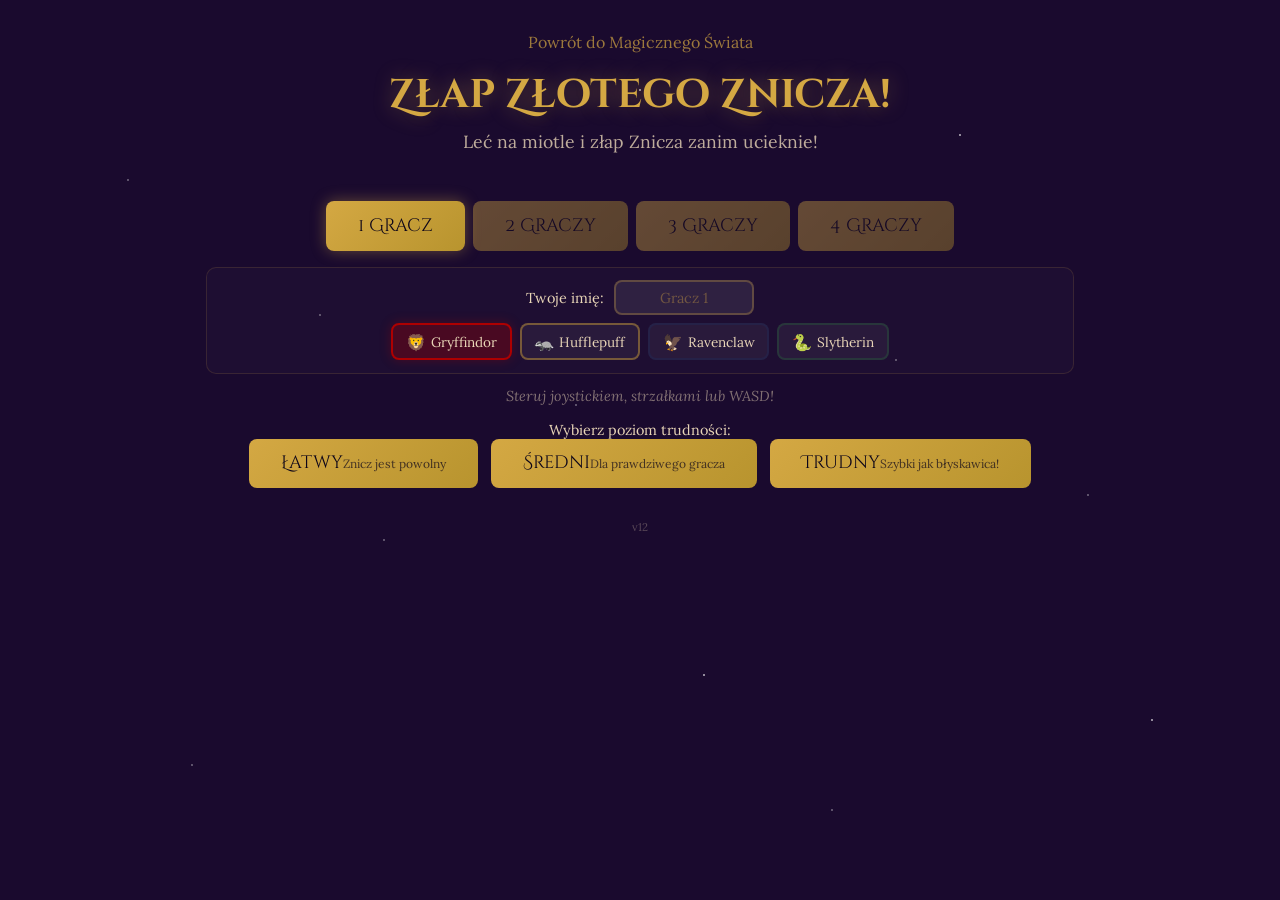
==== commit d7252106: "Fix mobile mode buttons, group name+house per player, fix joystick grid - Mode buttons: higher contr" ====
--- a/quidditch/index.html
+++ b/quidditch/index.html
@@ -8,7 +8,7 @@
   <meta http-equiv="Pragma" content="no-cache">
   <meta http-equiv="Expires" content="0">
   <link rel="stylesheet" href="../style.css?v=11">
-  <link rel="stylesheet" href="quidditch.css?v=11">
+  <link rel="stylesheet" href="quidditch.css?v=12">
 </head>
 <body>
   <div class="container">
@@ -28,29 +28,12 @@
         </div>
       </div>
 
-      <!-- Player names -->
-      <div class="name-inputs">
-        <div class="name-field">
+      <!-- Player setup (name + house grouped per player) -->
+      <div class="player-setup" id="p1-setup">
+        <div class="player-setup-header">
           <label for="p1-name" class="select-label" id="p1-name-label">Twoje imię:</label>
           <input type="text" id="p1-name" class="magic-input" placeholder="Gracz 1" maxlength="15">
         </div>
-        <div class="name-field hidden" id="p2-name-section">
-          <label for="p2-name" class="select-label">Gracz 2:</label>
-          <input type="text" id="p2-name" class="magic-input" placeholder="Gracz 2" maxlength="15">
-        </div>
-        <div class="name-field hidden" id="p3-name-section">
-          <label for="p3-name" class="select-label">Gracz 3:</label>
-          <input type="text" id="p3-name" class="magic-input" placeholder="Gracz 3" maxlength="15">
-        </div>
-        <div class="name-field hidden" id="p4-name-section">
-          <label for="p4-name" class="select-label">Gracz 4:</label>
-          <input type="text" id="p4-name" class="magic-input" placeholder="Gracz 4" maxlength="15">
-        </div>
-      </div>
-
-      <!-- House selects -->
-      <div class="house-select">
-        <p class="select-label" id="p1-house-label">Wybierz swój dom:</p>
         <div class="house-buttons" id="house-buttons-p1">
           <button class="house-btn gryffindor-btn selected" data-house="gryffindor"><span class="house-icon">🦁</span> Gryffindor</button>
           <button class="house-btn hufflepuff-btn" data-house="hufflepuff"><span class="house-icon">🦡</span> Hufflepuff</button>
@@ -58,8 +41,11 @@
           <button class="house-btn slytherin-btn" data-house="slytherin"><span class="house-icon">🐍</span> Slytherin</button>
         </div>
       </div>
-      <div class="house-select hidden" id="p2-house-section">
-        <p class="select-label">Gracz 2 - dom:</p>
+      <div class="player-setup hidden" id="p2-setup">
+        <div class="player-setup-header">
+          <label for="p2-name" class="select-label">Gracz 2:</label>
+          <input type="text" id="p2-name" class="magic-input" placeholder="Gracz 2" maxlength="15">
+        </div>
         <div class="house-buttons" id="house-buttons-p2">
           <button class="house-btn gryffindor-btn" data-house="gryffindor"><span class="house-icon">🦁</span> Gryffindor</button>
           <button class="house-btn hufflepuff-btn" data-house="hufflepuff"><span class="house-icon">🦡</span> Hufflepuff</button>
@@ -67,8 +53,11 @@
           <button class="house-btn slytherin-btn selected" data-house="slytherin"><span class="house-icon">🐍</span> Slytherin</button>
         </div>
       </div>
-      <div class="house-select hidden" id="p3-house-section">
-        <p class="select-label">Gracz 3 - dom:</p>
+      <div class="player-setup hidden" id="p3-setup">
+        <div class="player-setup-header">
+          <label for="p3-name" class="select-label">Gracz 3:</label>
+          <input type="text" id="p3-name" class="magic-input" placeholder="Gracz 3" maxlength="15">
+        </div>
         <div class="house-buttons" id="house-buttons-p3">
           <button class="house-btn gryffindor-btn" data-house="gryffindor"><span class="house-icon">🦁</span> Gryffindor</button>
           <button class="house-btn hufflepuff-btn" data-house="hufflepuff"><span class="house-icon">🦡</span> Hufflepuff</button>
@@ -76,8 +65,11 @@
           <button class="house-btn slytherin-btn" data-house="slytherin"><span class="house-icon">🐍</span> Slytherin</button>
         </div>
       </div>
-      <div class="house-select hidden" id="p4-house-section">
-        <p class="select-label">Gracz 4 - dom:</p>
+      <div class="player-setup hidden" id="p4-setup">
+        <div class="player-setup-header">
+          <label for="p4-name" class="select-label">Gracz 4:</label>
+          <input type="text" id="p4-name" class="magic-input" placeholder="Gracz 4" maxlength="15">
+        </div>
         <div class="house-buttons" id="house-buttons-p4">
           <button class="house-btn gryffindor-btn" data-house="gryffindor"><span class="house-icon">🦁</span> Gryffindor</button>
           <button class="house-btn hufflepuff-btn selected" data-house="hufflepuff"><span class="house-icon">🦡</span> Hufflepuff</button>
@@ -229,7 +221,7 @@
     <footer class="app-footer"><span id="app-version"></span></footer>
   </div>
 
-  <script src="quidditch.js?v=11"></script>
+  <script src="quidditch.js?v=12"></script>
   <script src="../version.js?v=11"></script>
 </body>
 </html>
--- a/quidditch/quidditch.css
+++ b/quidditch/quidditch.css
@@ -32,18 +32,24 @@
 
 .mode-buttons {
   display: flex;
-  gap: 0.8rem;
-  justify-content: center;
+  gap: 0.5rem;
+  justify-content: center;
+  flex-wrap: wrap;
 }
 
 .mode-btn {
-  font-size: 0.95rem;
-  padding: 0.5rem 1.5rem;
-  opacity: 0.5;
+  font-size: 0.9rem;
+  padding: 0.5rem 1rem;
+  opacity: 0.4;
+  border: 2px solid rgba(212, 168, 67, 0.3);
+  background: rgba(255, 255, 255, 0.03);
+  color: var(--gold);
 }
 
 .mode-btn.selected {
   opacity: 1;
+  background: linear-gradient(135deg, var(--gold), #b8942e);
+  color: var(--darker-bg);
   box-shadow: 0 0 15px rgba(212, 168, 67, 0.4);
 }
 
@@ -136,33 +142,35 @@
   100% { transform: rotate(8deg) scaleY(0.7); }
 }
 
-/* ===== Name Inputs ===== */
-
-.name-inputs {
-  display: flex;
-  gap: 1.5rem;
-  justify-content: center;
-  flex-wrap: wrap;
-  margin-bottom: 1rem;
-}
-
-.name-field {
-  display: flex;
-  flex-direction: column;
+/* ===== Player Setup (name + house grouped) ===== */
+
+.player-setup {
+  margin-bottom: 0.8rem;
+  padding: 0.8rem;
+  border: 1px solid rgba(212, 168, 67, 0.15);
+  border-radius: 10px;
+  background: rgba(255, 255, 255, 0.02);
+}
+
+.player-setup-header {
+  display: flex;
   align-items: center;
-  gap: 0.3rem;
+  justify-content: center;
+  gap: 0.6rem;
+  margin-bottom: 0.5rem;
+  flex-wrap: wrap;
 }
 
 .magic-input {
   font-family: 'Lora', serif;
-  font-size: 1rem;
-  padding: 0.5rem 1rem;
+  font-size: 0.9rem;
+  padding: 0.4rem 0.8rem;
   background: rgba(255, 255, 255, 0.08);
   color: var(--gold);
   border: 2px solid rgba(212, 168, 67, 0.3);
   border-radius: 8px;
   text-align: center;
-  width: 160px;
+  width: 140px;
   outline: none;
   transition: border-color 0.3s, box-shadow 0.3s;
 }
@@ -176,16 +184,10 @@
   box-shadow: 0 0 12px rgba(212, 168, 67, 0.2);
 }
 
-/* ===== House Select ===== */
-
-.house-select {
-  margin-bottom: 1rem;
-}
-
 .select-label {
-  font-size: 1rem;
-  margin-bottom: 0.6rem;
+  font-size: 0.9rem;
   color: var(--text-light);
+  white-space: nowrap;
 }
 
 .house-buttons {
@@ -495,19 +497,20 @@
 /* ===== Touch Joysticks (Multi Mobile) ===== */
 
 .joysticks {
-  display: flex;
-  justify-content: center;
-  align-items: center;
-  padding: 0.8rem 0.5rem;
-  gap: 1rem;
-  flex-wrap: wrap;
+  display: grid;
+  grid-template-columns: 1fr 1fr;
+  justify-items: center;
+  padding: 0.5rem;
+  gap: 0.5rem;
+  max-width: 320px;
+  margin: 0 auto;
 }
 
 .joystick-wrapper {
   display: flex;
   flex-direction: column;
   align-items: center;
-  gap: 0.3rem;
+  gap: 0.2rem;
 }
 
 .joy-label {
@@ -519,10 +522,15 @@
   letter-spacing: 1px;
 }
 
+.joysticks.solo {
+  grid-template-columns: 1fr;
+  max-width: 160px;
+}
+
 .joystick {
   position: relative;
-  width: 110px;
-  height: 110px;
+  width: 100px;
+  height: 100px;
   border-radius: 50%;
   background: rgba(255, 255, 255, 0.05);
   border: 2px solid rgba(212, 168, 67, 0.3);
@@ -536,8 +544,8 @@
   position: absolute;
   top: 50%;
   left: 50%;
-  width: 44px;
-  height: 44px;
+  width: 40px;
+  height: 40px;
   border-radius: 50%;
   background: rgba(212, 168, 67, 0.6);
   transform: translate(-50%, -50%);
@@ -576,13 +584,32 @@
   }
 
   .joystick {
-    width: 100px;
-    height: 100px;
+    width: 85px;
+    height: 85px;
   }
 
   .joystick-knob {
-    width: 40px;
-    height: 40px;
+    width: 34px;
+    height: 34px;
+  }
+
+  .joysticks {
+    max-width: 260px;
+    gap: 0.4rem;
+  }
+
+  .mode-btn {
+    font-size: 0.8rem;
+    padding: 0.4rem 0.8rem;
+  }
+
+  .player-setup {
+    padding: 0.5rem;
+  }
+
+  .house-btn {
+    font-size: 0.75rem;
+    padding: 0.3rem 0.5rem;
   }
 
   .game-hud {
